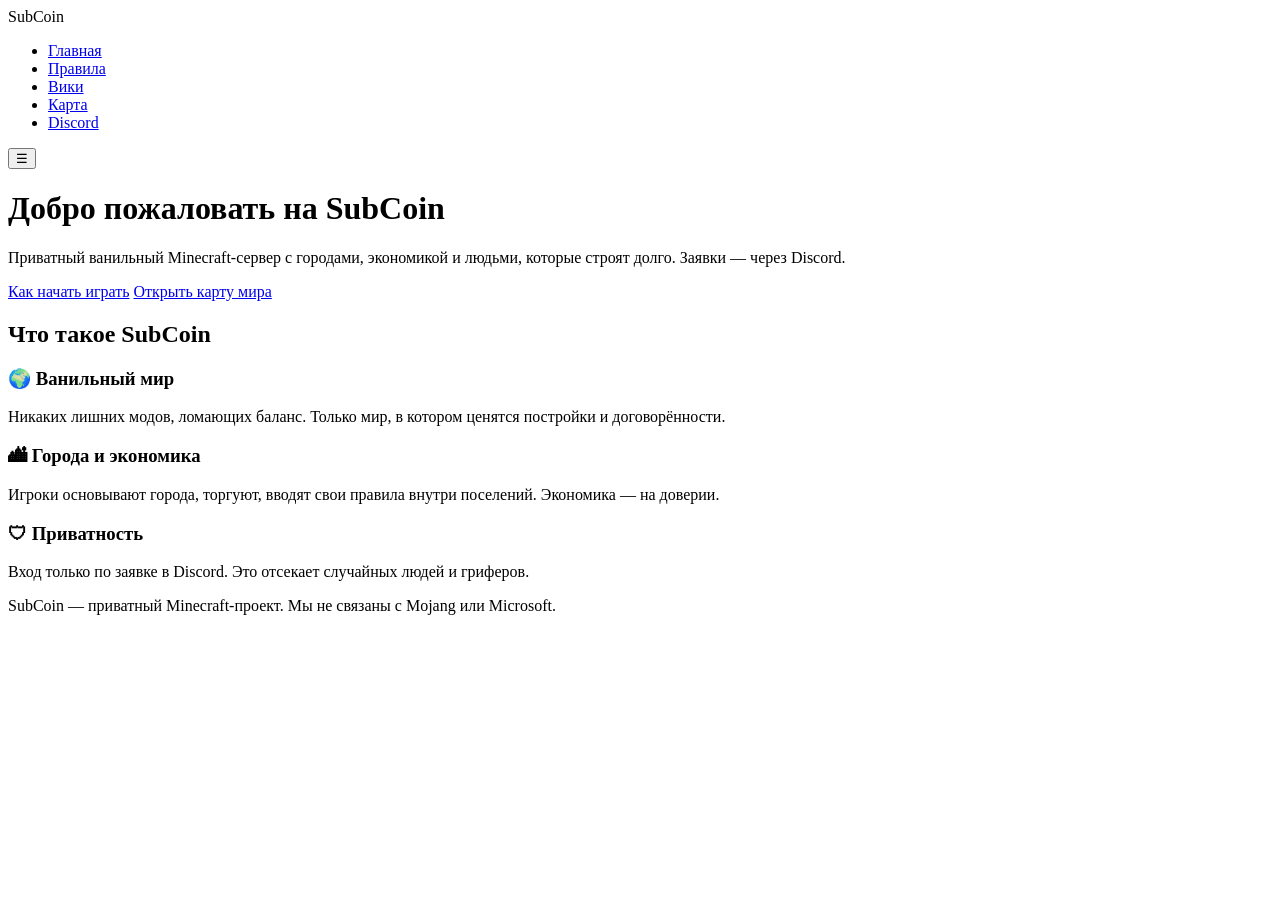
==== index.html @ 3eee01f4 "Create index.html" ====
<!DOCTYPE html>
<html lang="ru">
<head>
<meta charset="UTF-8">
<meta name="viewport" content="width=device-width,initial-scale=1">
<title>SubCoin — приватный ванильный Minecraft-сервер</title>
<meta name="description" content="SubCoin — приватный ванильный сервер Minecraft с городами, экономикой и живым сообществом.">
<link rel="stylesheet" href="style.css">
</head>
<body>
<header>
  <nav class="nav">
    <div class="logo">Sub<span>Coin</span></div>
    <ul>
      <li><a href="index.html">Главная</a></li>
      <li><a href="rules.html">Правила</a></li>
      <li><a href="wiki.html">Вики</a></li>
      <li><a href="map.html">Карта</a></li>
      <li><a href="https://discord.gg/ВАШ_ИНВАЙТ" target="_blank" rel="noopener">Discord</a></li>
    </ul>
    <button class="burger" aria-label="Меню">☰</button>
  </nav>
</header>

<div class="hero">
  <h1>Добро пожаловать на <span>SubCoin</span></h1>
  <p>Приватный ванильный Minecraft-сервер с городами, экономикой и людьми, которые строят долго. Заявки — через Discord.</p>
  <div class="btns">
    <a class="btn btn-primary" href="wiki-start.html">Как начать играть</a>
    <a class="btn btn-ghost" href="map.html">Открыть карту мира</a>
  </div>
</div>

<section>
  <h2>Что такое SubCoin</h2>
  <div class="cards">
    <div class="card">
      <h3>🌍 Ванильный мир</h3>
      <p>Никаких лишних модов, ломающих баланс. Только мир, в котором ценятся постройки и договорённости.</p>
    </div>
    <div class="card">
      <h3>🏙 Города и экономика</h3>
      <p>Игроки основывают города, торгуют, вводят свои правила внутри поселений. Экономика — на доверии.</p>
    </div>
    <div class="card">
      <h3>🛡 Приватность</h3>
      <p>Вход только по заявке в Discord. Это отсекает случайных людей и гриферов.</p>
    </div>
  </div>
</section>

<footer>
  SubCoin — приватный Minecraft-проект. Мы не связаны с Mojang или Microsoft.
</footer>
<script src="script.js"></script>
</body>
</html>
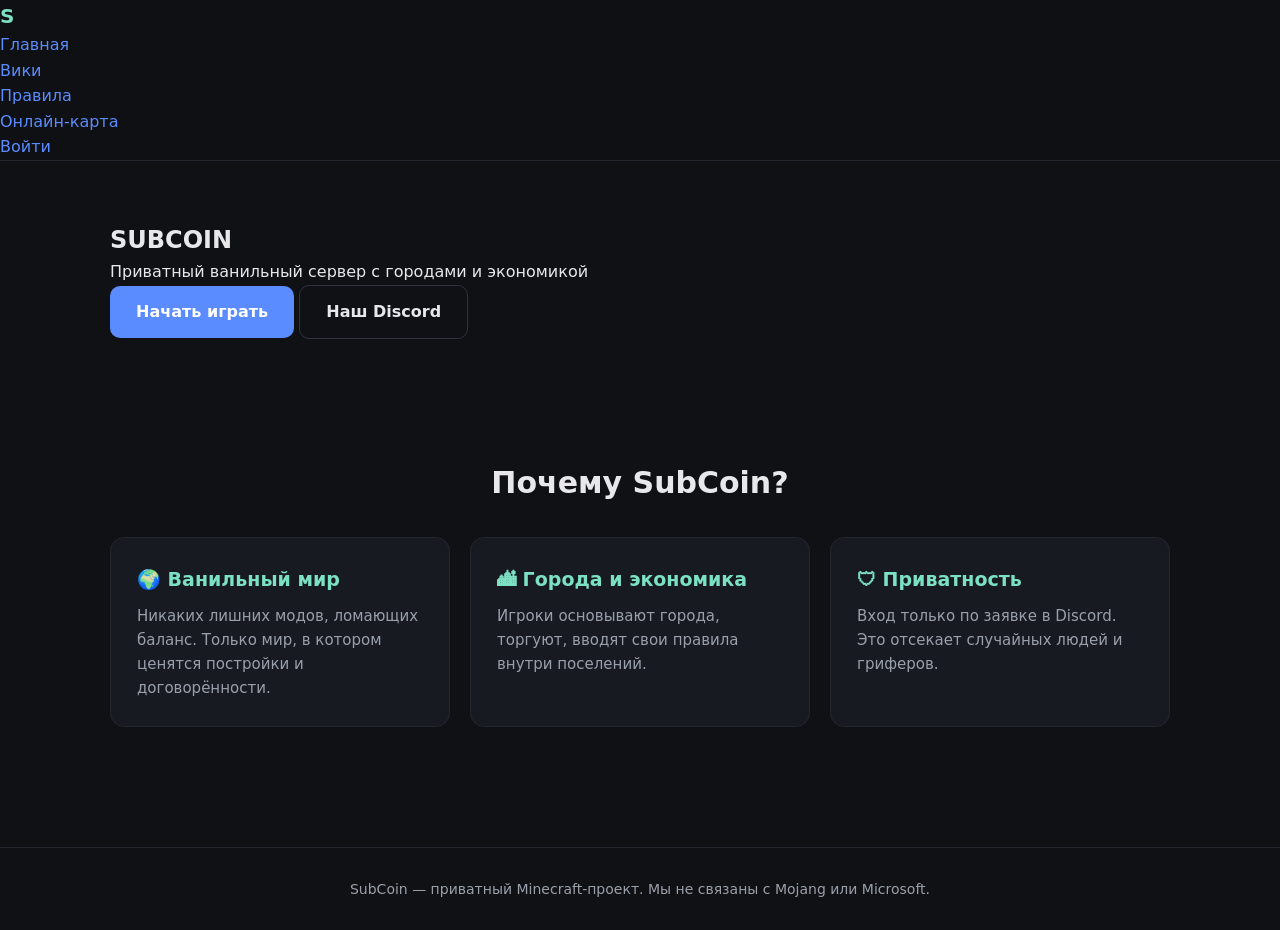
==== commit f3b8762c: "Update index.html" ====
--- a/index.html
+++ b/index.html
@@ -5,34 +5,48 @@
 <meta name="viewport" content="width=device-width,initial-scale=1">
 <title>SubCoin — приватный ванильный Minecraft-сервер</title>
 <meta name="description" content="SubCoin — приватный ванильный сервер Minecraft с городами, экономикой и живым сообществом.">
+<!-- Подключаем красивый шрифт для заголовков -->
+<link rel="preconnect" href="https://fonts.googleapis.com">
+<link rel="preconnect" href="https://fonts.gstatic.com" crossorigin>
+<link href="https://fonts.googleapis.com/css2?family=Oswald:wght@700&display=swap" rel="stylesheet">
 <link rel="stylesheet" href="style.css">
 </head>
 <body>
+
 <header>
-  <nav class="nav">
-    <div class="logo">Sub<span>Coin</span></div>
+  <nav class="nav-pill">
+    <div class="logo">
+      <!-- Иконка-заглушка, можете заменить на свою картинку -->
+      <span class="logo-icon">S</span> 
+    </div>
     <ul>
-      <li><a href="index.html">Главная</a></li>
+      <li><a href="index.html" class="active">Главная</a></li>
+      <li><a href="wiki.html">Вики</a></li>
       <li><a href="rules.html">Правила</a></li>
-      <li><a href="wiki.html">Вики</a></li>
-      <li><a href="map.html">Карта</a></li>
-      <li><a href="https://discord.gg/ВАШ_ИНВАЙТ" target="_blank" rel="noopener">Discord</a></li>
+      <li><a href="map.html">Онлайн-карта</a></li>
     </ul>
+    <div class="nav-right">
+      <a href="https://discord.gg/ВАШ_ИНВАЙТ" target="_blank" rel="noopener" class="btn-discord">Войти</a>
+    </div>
     <button class="burger" aria-label="Меню">☰</button>
   </nav>
 </header>
 
-<div class="hero">
-  <h1>Добро пожаловать на <span>SubCoin</span></h1>
-  <p>Приватный ванильный Minecraft-сервер с городами, экономикой и людьми, которые строят долго. Заявки — через Discord.</p>
-  <div class="btns">
-    <a class="btn btn-primary" href="wiki-start.html">Как начать играть</a>
-    <a class="btn btn-ghost" href="map.html">Открыть карту мира</a>
+<!-- Главный экран с фоном и огромной надписью -->
+<section class="hero-main">
+  <div class="hero-overlay"></div>
+  <div class="hero-content">
+    <h1 class="hero-title">SUBCOIN</h1>
+    <p class="hero-subtitle">Приватный ванильный сервер с городами и экономикой</p>
+    <div class="hero-btns">
+      <a class="btn btn-primary" href="wiki-start.html">Начать играть</a>
+      <a class="btn btn-ghost" href="https://discord.gg/ВАШ_ИНВАЙТ" target="_blank">Наш Discord</a>
+    </div>
   </div>
-</div>
+</section>
 
-<section>
-  <h2>Что такое SubCoin</h2>
+<section class="features-section">
+  <h2>Почему SubCoin?</h2>
   <div class="cards">
     <div class="card">
       <h3>🌍 Ванильный мир</h3>
@@ -40,7 +54,7 @@
     </div>
     <div class="card">
       <h3>🏙 Города и экономика</h3>
-      <p>Игроки основывают города, торгуют, вводят свои правила внутри поселений. Экономика — на доверии.</p>
+      <p>Игроки основывают города, торгуют, вводят свои правила внутри поселений.</p>
     </div>
     <div class="card">
       <h3>🛡 Приватность</h3>
--- a/style.css
+++ b/style.css
@@ -0,0 +1,88 @@
+:root{
+  --bg:#0f1115;
+  --panel:#171a21;
+  --text:#e8e8ea;
+  --muted:#9aa0aa;
+  --accent:#5b8cff;
+  --accent2:#7ce0c3;
+}
+*{box-sizing:border-box;margin:0;padding:0}
+body{
+  font-family:system-ui,-apple-system,"Segoe UI",Roboto,sans-serif;
+  background:var(--bg);color:var(--text);line-height:1.6;
+}
+a{color:var(--accent);text-decoration:none}
+a:hover{text-decoration:underline}
+header{
+  position:sticky;top:0;z-index:10;
+  background:rgba(15,17,21,.9);backdrop-filter:blur(8px);
+  border-bottom:1px solid #23262f;
+}
+.nav{
+  max-width:1100px;margin:0 auto;padding:14px 20px;
+  display:flex;align-items:center;justify-content:space-between;gap:20px;
+}
+.logo{font-weight:800;font-size:20px;letter-spacing:.5px}
+.logo span{color:var(--accent2)}
+.nav ul{display:flex;gap:22px;list-style:none}
+.nav a{color:var(--text);font-size:15px}
+.nav a:hover{color:var(--accent2);text-decoration:none}
+.burger{display:none;background:none;border:0;color:var(--text);font-size:24px;cursor:pointer}
+.hero{
+  max-width:1100px;margin:0 auto;padding:90px 20px 70px;text-align:center;
+}
+.hero h1{font-size:clamp(32px,6vw,56px);line-height:1.15;margin-bottom:18px}
+.hero h1 span{color:var(--accent2)}
+.hero p{color:var(--muted);font-size:18px;max-width:640px;margin:0 auto 32px}
+.btns{display:flex;gap:14px;justify-content:center;flex-wrap:wrap}
+.btn{
+  display:inline-block;padding:13px 26px;border-radius:10px;
+  font-weight:600;font-size:16px;transition:.2s;
+}
+.btn-primary{background:var(--accent);color:#fff}
+.btn-primary:hover{background:#4a7bf0;text-decoration:none}
+.btn-ghost{border:1px solid #2e3340;color:var(--text)}
+.btn-ghost:hover{border-color:var(--accent2);text-decoration:none}
+section{max-width:1100px;margin:0 auto;padding:60px 20px}
+section h2{font-size:30px;margin-bottom:30px;text-align:center}
+.cards{display:grid;grid-template-columns:repeat(auto-fit,minmax(260px,1fr));gap:20px}
+.card{
+  background:var(--panel);border:1px solid #23262f;border-radius:14px;
+  padding:26px;transition:.2s;
+}
+.card:hover{border-color:var(--accent);transform:translateY(-3px)}
+.card h3{font-size:19px;margin-bottom:10px;color:var(--accent2)}
+.card p{color:var(--muted);font-size:15px}
+.content{max-width:820px;margin:0 auto;padding:60px 20px}
+.content h1{font-size:34px;margin-bottom:24px}
+.content h2{font-size:24px;margin:32px 0 12px;color:var(--accent2)}
+.content h3{font-size:19px;margin:22px 0 8px}
+.content p,.content li{color:#cfd3da;margin-bottom:10px}
+.content ul,.content ol{padding-left:24px;margin-bottom:16px}
+.notice{
+  background:#1a2233;border-left:4px solid var(--accent);
+  padding:14px 18px;border-radius:8px;margin:20px 0;color:#cfd3da;
+}
+.map-wrap{max-width:1100px;margin:0 auto;padding:20px}
+.map-frame{
+  width:100%;height:75vh;min-height:480px;border:1px solid #23262f;
+  border-radius:14px;background:#000;
+}
+.map-fallback{
+  display:flex;align-items:center;justify-content:center;flex-direction:column;
+  gap:16px;height:75vh;min-height:480px;background:var(--panel);
+  border:1px dashed #2e3340;border-radius:14px;color:var(--muted);
+}
+footer{
+  border-top:1px solid #23262f;margin-top:60px;
+  padding:30px 20px;text-align:center;color:var(--muted);font-size:14px;
+}
+@media(max-width:760px){
+  .nav ul{
+    display:none;position:absolute;top:100%;left:0;right:0;
+    flex-direction:column;background:#12141a;padding:16px 20px;
+    border-bottom:1px solid #23262f;gap:14px;
+  }
+  .nav ul.open{display:flex}
+  .burger{display:block}
+}
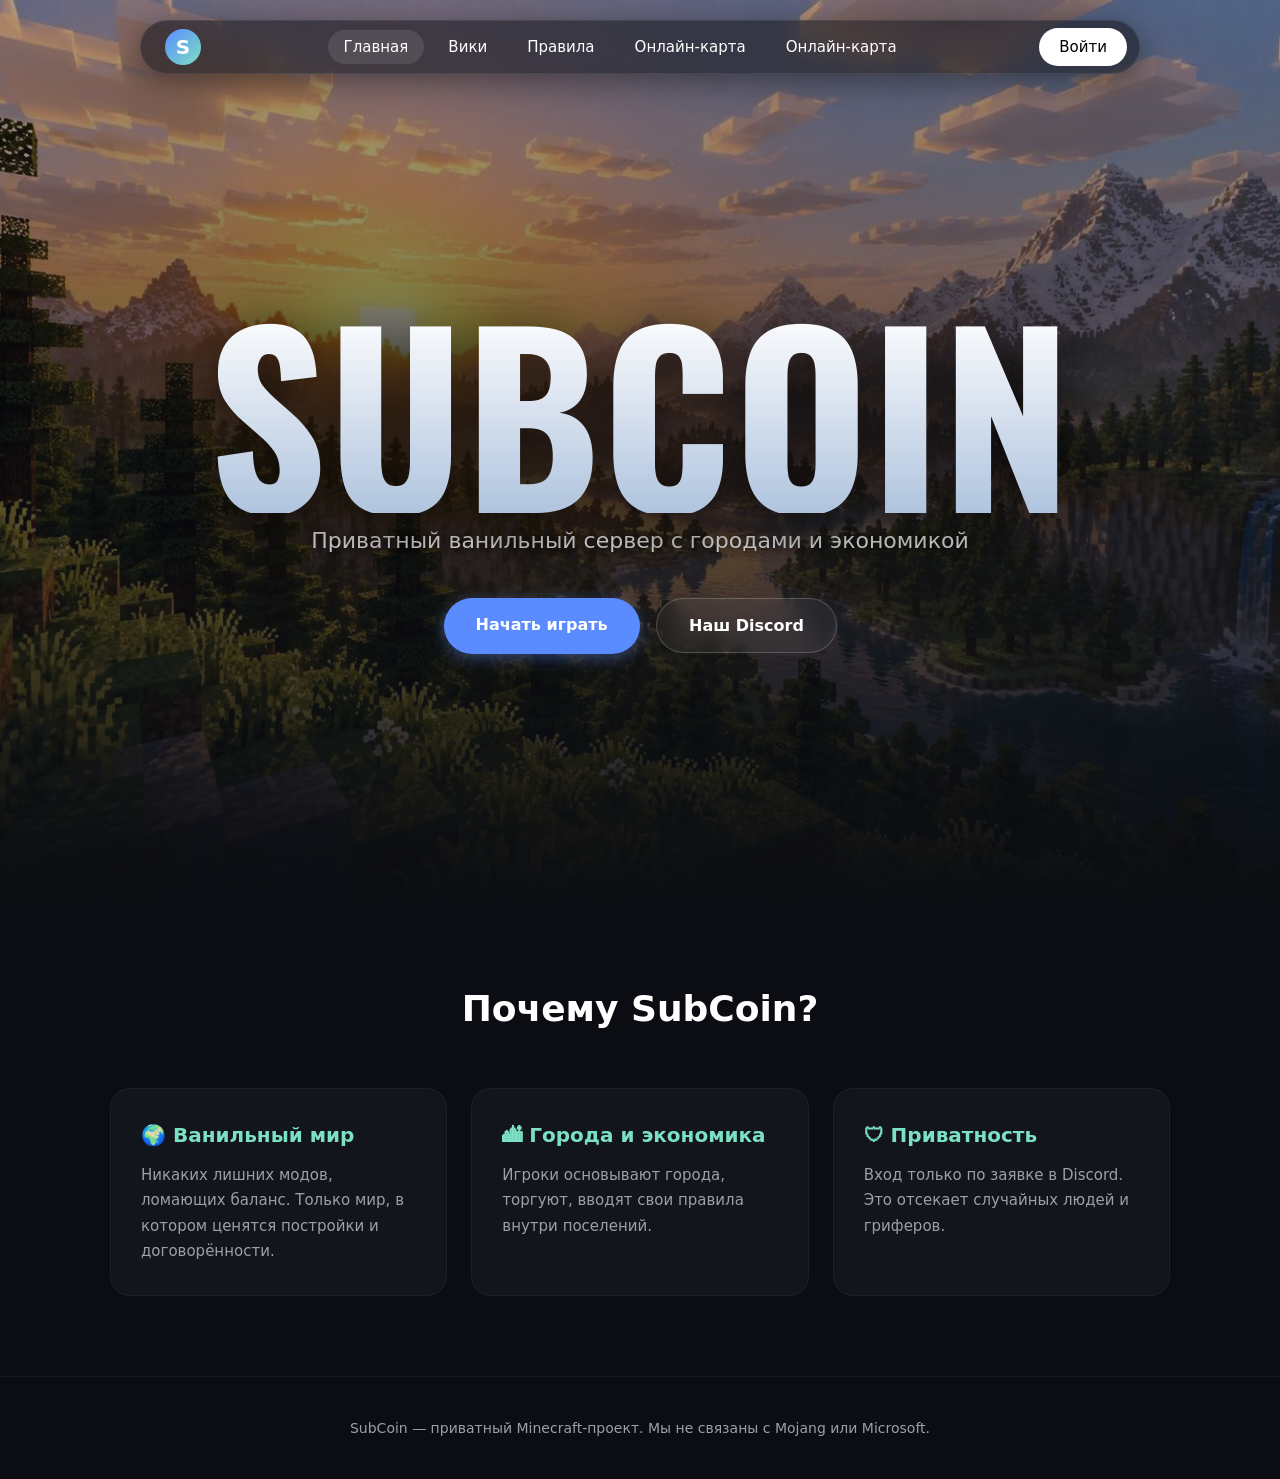
==== commit 6329fffc: "Update index.html" ====
--- a/index.html
+++ b/index.html
@@ -23,6 +23,7 @@
       <li><a href="index.html" class="active">Главная</a></li>
       <li><a href="wiki.html">Вики</a></li>
       <li><a href="rules.html">Правила</a></li>
+      <li><a href="map.html">Онлайн-карта</a></li>
       <li><a href="map.html">Онлайн-карта</a></li>
     </ul>
     <div class="nav-right">
--- a/style.css
+++ b/style.css
@@ -1,88 +1,455 @@
 :root{
-  --bg:#0f1115;
-  --panel:#171a21;
-  --text:#e8e8ea;
+  --bg:#0b0d12;
+  --panel:rgba(25, 28, 36, 0.6); /* Полупрозрачный фон для меню */
+  --text:#ffffff;
   --muted:#9aa0aa;
   --accent:#5b8cff;
   --accent2:#7ce0c3;
 }
+
 *{box-sizing:border-box;margin:0;padding:0}
 body{
   font-family:system-ui,-apple-system,"Segoe UI",Roboto,sans-serif;
   background:var(--bg);color:var(--text);line-height:1.6;
-}
-a{color:var(--accent);text-decoration:none}
-a:hover{text-decoration:underline}
+  overflow-x: hidden;
+}
+a{color:var(--text);text-decoration:none}
+a:hover{text-decoration:none}
+
+/* --- ШАПКА (Меню-капсула) --- */
 header{
-  position:sticky;top:0;z-index:10;
-  background:rgba(15,17,21,.9);backdrop-filter:blur(8px);
-  border-bottom:1px solid #23262f;
-}
-.nav{
-  max-width:1100px;margin:0 auto;padding:14px 20px;
-  display:flex;align-items:center;justify-content:space-between;gap:20px;
-}
-.logo{font-weight:800;font-size:20px;letter-spacing:.5px}
-.logo span{color:var(--accent2)}
-.nav ul{display:flex;gap:22px;list-style:none}
-.nav a{color:var(--text);font-size:15px}
-.nav a:hover{color:var(--accent2);text-decoration:none}
-.burger{display:none;background:none;border:0;color:var(--text);font-size:24px;cursor:pointer}
-.hero{
-  max-width:1100px;margin:0 auto;padding:90px 20px 70px;text-align:center;
-}
-.hero h1{font-size:clamp(32px,6vw,56px);line-height:1.15;margin-bottom:18px}
-.hero h1 span{color:var(--accent2)}
-.hero p{color:var(--muted);font-size:18px;max-width:640px;margin:0 auto 32px}
-.btns{display:flex;gap:14px;justify-content:center;flex-wrap:wrap}
+  position: fixed; /* Меню теперь всегда висит сверху */
+  top: 20px;
+  left: 0;
+  width: 100%;
+  z-index: 100;
+  display: flex;
+  justify-content: center;
+  pointer-events: none; /* Чтобы клики проходили сквозь пустые места */
+}
+.nav-pill{
+  pointer-events: auto;
+  display:flex;align-items:center;justify-content:space-between;
+  background:var(--panel);
+  backdrop-filter: blur(16px);
+  -webkit-backdrop-filter: blur(16px);
+  border: 1px solid rgba(255,255,255,0.08);
+  border-radius: 50px;
+  padding: 8px 12px 8px 24px;
+  width: 90%;
+  max-width: 1000px;
+  box-shadow: 0 8px 32px rgba(0,0,0,0.4);
+}
+.logo-icon {
+  display: inline-block;
+  background: linear-gradient(135deg, #5b8cff, #7ce0c3);
+  color: #fff;
+  font-weight: 900;
+  font-size: 20px;
+  width: 36px; height: 36px;
+  line-height: 36px;
+  text-align: center;
+  border-radius: 50%;
+}
+.nav-pill ul{display:flex;gap:8px;list-style:none;margin: 0 auto;}
+.nav-pill a {
+  font-size:15px; font-weight: 500; padding: 8px 16px; border-radius: 30px; transition: .2s;
+}
+.nav-pill a:hover, .nav-pill a.active {
+  background: rgba(255,255,255,0.1);
+}
+.btn-discord {
+  background: #fff; color: #000 !important; padding: 10px 20px !important; border-radius: 30px !important; font-weight: 600;
+}
+.btn-discord:hover { background: #e0e0e0; }
+.burger{display:none;background:none;border:0;color:var(--text);font-size:24px;cursor:pointer; padding-right: 16px;}
+
+/* --- ГЛАВНЫЙ ЭКРАН (С фоновой картинкой) --- */
+.hero-main {
+  position: relative;
+  width: 100%;
+  height: 100vh; /* Занимает весь экран */
+  min-height: 700px;
+  display: flex;
+  align-items: center;
+  justify-content: center;
+  /* СЮДА ВСТАВЬТЕ ССЫЛКУ НА ВАШУ КАРТИНКУ (см. инструкцию ниже) */
+  background-image: url('bg.jpg'); 
+  background-size: cover;
+  background-position: center;
+  background-attachment: fixed; /* Эффект легкого параллакса */
+}
+
+/* Затемнение фона, чтобы текст читался */
+.hero-overlay {
+  position: absolute;
+  top:0; left:0; right:0; bottom:0;
+  background: linear-gradient(to bottom, rgba(11,13,18,0.3) 0%, rgba(11,13,18,0.8) 80%, rgba(11,13,18,1) 100%);
+}
+
+.hero-content {
+  position: relative;
+  z-index: 10;
+  text-align: center;
+  margin-top: 60px; /* Сдвиг вниз, чтобы не перекрывать меню */
+}
+
+/* Огромная надпись в стиле Moonvale */
+.hero-title {
+  font-family: 'Oswald', sans-serif;
+  font-size: clamp(80px, 18vw, 250px); /* Адаптивный размер: от 80px до 250px */
+  line-height: 0.9;
+  letter-spacing: 2px;
+  text-transform: uppercase;
+  /* Градиент для текста (Серебристый/голубой) */
+  background: linear-gradient(180deg, #ffffff 0%, #b0c4de 100%);
+  -webkit-background-clip: text;
+  -webkit-text-fill-color: transparent;
+  filter: drop-shadow(0px 10px 30px rgba(0,0,0,0.8));
+  margin-bottom: 10px;
+}
+
+.hero-subtitle {
+  font-size: clamp(16px, 2vw, 22px);
+  color: #d0d0d0;
+  margin-bottom: 40px;
+  text-shadow: 0 2px 10px rgba(0,0,0,0.8);
+  font-weight: 500;
+}
+
+.hero-btns {
+  display: flex;
+  gap: 16px;
+  justify-content: center;
+  flex-wrap: wrap;
+}
+
 .btn{
-  display:inline-block;padding:13px 26px;border-radius:10px;
+  display:inline-block;padding:14px 32px;border-radius:50px;
   font-weight:600;font-size:16px;transition:.2s;
 }
-.btn-primary{background:var(--accent);color:#fff}
-.btn-primary:hover{background:#4a7bf0;text-decoration:none}
-.btn-ghost{border:1px solid #2e3340;color:var(--text)}
-.btn-ghost:hover{border-color:var(--accent2);text-decoration:none}
-section{max-width:1100px;margin:0 auto;padding:60px 20px}
-section h2{font-size:30px;margin-bottom:30px;text-align:center}
-.cards{display:grid;grid-template-columns:repeat(auto-fit,minmax(260px,1fr));gap:20px}
+.btn-primary{background:var(--accent);color:#fff; box-shadow: 0 4px 15px rgba(91,140,255,0.4);}
+.btn-primary:hover{background:#4a7bf0; transform: translateY(-2px);}
+.btn-ghost{background: rgba(255,255,255,0.05); border:1px solid rgba(255,255,255,0.2); color:var(--text); backdrop-filter: blur(10px);}
+.btn-ghost:hover{background: rgba(255,255,255,0.1); transform: translateY(-2px);}
+
+/* --- СЕКЦИЯ НИЖЕ --- */
+.features-section {
+  max-width:1100px; margin: 0 auto; padding: 80px 20px;
+}
+.features-section h2 { font-size: 36px; text-align: center; margin-bottom: 50px; font-weight: 700;}
+.cards{display:grid;grid-template-columns:repeat(auto-fit,minmax(260px,1fr));gap:24px}
 .card{
-  background:var(--panel);border:1px solid #23262f;border-radius:14px;
-  padding:26px;transition:.2s;
-}
-.card:hover{border-color:var(--accent);transform:translateY(-3px)}
-.card h3{font-size:19px;margin-bottom:10px;color:var(--accent2)}
-.card p{color:var(--muted);font-size:15px}
-.content{max-width:820px;margin:0 auto;padding:60px 20px}
-.content h1{font-size:34px;margin-bottom:24px}
-.content h2{font-size:24px;margin:32px 0 12px;color:var(--accent2)}
-.content h3{font-size:19px;margin:22px 0 8px}
-.content p,.content li{color:#cfd3da;margin-bottom:10px}
-.content ul,.content ol{padding-left:24px;margin-bottom:16px}
-.notice{
-  background:#1a2233;border-left:4px solid var(--accent);
-  padding:14px 18px;border-radius:8px;margin:20px 0;color:#cfd3da;
-}
-.map-wrap{max-width:1100px;margin:0 auto;padding:20px}
-.map-frame{
-  width:100%;height:75vh;min-height:480px;border:1px solid #23262f;
-  border-radius:14px;background:#000;
-}
-.map-fallback{
-  display:flex;align-items:center;justify-content:center;flex-direction:column;
-  gap:16px;height:75vh;min-height:480px;background:var(--panel);
-  border:1px dashed #2e3340;border-radius:14px;color:var(--muted);
-}
+  background:var(--panel); border:1px solid rgba(255,255,255,0.05); border-radius:20px;
+  padding:30px; transition:.3s; backdrop-filter: blur(10px);
+}
+.card:hover{border-color:var(--accent); transform:translateY(-5px); box-shadow: 0 10px 30px rgba(0,0,0,0.5);}
+.card h3{font-size:20px;margin-bottom:12px;color:var(--accent2)}
+.card p{color:var(--muted);font-size:15px; line-height: 1.7;}
+
 footer{
-  border-top:1px solid #23262f;margin-top:60px;
-  padding:30px 20px;text-align:center;color:var(--muted);font-size:14px;
-}
-@media(max-width:760px){
-  .nav ul{
-    display:none;position:absolute;top:100%;left:0;right:0;
-    flex-direction:column;background:#12141a;padding:16px 20px;
-    border-bottom:1px solid #23262f;gap:14px;
+  border-top:1px solid rgba(255,255,255,0.05); text-align:center; padding:40px 20px; color:var(--muted); font-size:14px;
+}
+
+/* --- МОБИЛЬНАЯ ВЕРСИЯ --- */
+@media(max-width:850px){
+  .nav-pill { padding: 12px 20px; justify-content: space-between; }
+  .nav-pill ul{
+    display:none; position:absolute; top: 70px; left: 0; right: 0;
+    flex-direction:column; background:rgba(15,17,21,0.95); padding:20px;
+    border-radius: 20px; border:1px solid rgba(255,255,255,0.1); gap:10px;
+    backdrop-filter: blur(20px); text-align: center;
   }
-  .nav ul.open{display:flex}
+  .nav-pill ul.open{display:flex}
   .burger{display:block}
-}
+  .nav-right { display: none; } /* Прячем кнопку Войти на мобилке (можно оставить, если нужно) */
+  .hero-title { line-height: 1.1; }
+}
+/* --- СТИЛИ ДЛЯ ВНУТРЕННИХ СТРАНИЦ (Вики, Правила, Карта) --- */
+.page-content {
+  max-width: 850px;
+  margin: 0 auto;
+  padding: 140px 20px 80px; /* Большой отступ сверху, чтобы меню не перекрывало заголовок */
+}
+
+.page-title {
+  font-family: 'Oswald', sans-serif;
+  font-size: clamp(32px, 5vw, 48px);
+  margin-bottom: 20px;
+  color: #fff;
+  text-transform: uppercase;
+  letter-spacing: 1px;
+}
+
+.page-content h2 {
+  font-size: 26px;
+  margin: 40px 0 15px;
+  color: var(--accent2);
+  font-weight: 600;
+}
+
+.page-content p, .page-content li {
+  color: #cfd3da;
+  font-size: 17px;
+  margin-bottom: 12px;
+  line-height: 1.7;
+}
+
+.page-content ul, .page-content ol {
+  padding-left: 25px;
+  margin-bottom: 25px;
+}
+
+.page-content code {
+  background: rgba(255,255,255,0.1);
+  padding: 3px 8px;
+  border-radius: 6px;
+  font-family: monospace;
+  color: var(--accent2);
+}
+
+.notice {
+  background: rgba(91, 140, 255, 0.1);
+  border-left: 4px solid var(--accent);
+  padding: 20px;
+  border-radius: 8px;
+  margin: 30px 0;
+  color: #e0e0e0;
+}
+
+.map-frame {
+  width: 100%;
+  height: 70vh;
+  min-height: 500px;
+  border: 1px solid rgba(255,255,255,0.1);
+  border-radius: 20px;
+  background: #000;
+  box-shadow: 0 10px 30px rgba(0,0,0,0.5);
+}
+
+.map-fallback {
+  display: flex;
+  flex-direction: column;
+  align-items: center;
+  justify-content: center;
+  height: 400px;
+  background: var(--panel);
+  border: 2px dashed rgba(255,255,255,0.1);
+  border-radius: 20px;
+  color: var(--muted);
+  text-align: center;
+  padding: 20px;
+}
+/* --- СТИЛИ ДЛЯ СТРАНИЦЫ ДОНАТА --- */
+
+/* Баннер сверху */
+.donate-hero {
+  background: radial-gradient(circle at center, #17243d 0%, #0b0d12 100%);
+  padding: 160px 20px 60px;
+  text-align: center;
+  position: relative;
+  overflow: hidden;
+  border-bottom: 1px solid rgba(255,255,255,0.05);
+}
+/* Красивые линии на фоне (как на moonvale) */
+.donate-hero::before {
+  content: '';
+  position: absolute;
+  top: -50%; left: -50%; width: 200%; height: 200%;
+  background-image: repeating-radial-gradient(
+    circle at center,
+    transparent 0,
+    transparent 40px,
+    rgba(91, 140, 255, 0.05) 41px,
+    transparent 42px
+  );
+  opacity: 0.5;
+  pointer-events: none;
+}
+
+.promo-badge {
+  display: inline-block;
+  background: #fff;
+  color: #000;
+  padding: 10px 24px;
+  border-radius: 30px;
+  font-weight: 700;
+  font-size: 15px;
+  box-shadow: 0 4px 15px rgba(255,255,255,0.2);
+  position: relative;
+}
+/* Маленькая желтая плашка со скидкой */
+.promo-badge::after {
+  content: '-10%';
+  position: absolute;
+  bottom: -8px; right: -10px;
+  background: #ffcc00;
+  color: #000;
+  font-size: 12px;
+  padding: 2px 8px;
+  border-radius: 10px;
+  font-weight: 800;
+  transform: rotate(-10deg);
+}
+
+/* Меню категорий (табы) */
+.donate-tabs-container {
+  display: flex;
+  justify-content: center;
+  margin-top: -30px; /* Наложение на баннер */
+  position: relative;
+  z-index: 10;
+}
+.donate-tabs {
+  display: flex;
+  background: rgba(25, 28, 36, 0.8);
+  backdrop-filter: blur(16px);
+  border: 1px solid rgba(255,255,255,0.1);
+  border-radius: 50px;
+  padding: 8px;
+  gap: 5px;
+  box-shadow: 0 10px 30px rgba(0,0,0,0.5);
+}
+.tab-btn {
+  background: transparent;
+  border: none;
+  color: var(--muted);
+  padding: 10px 20px;
+  border-radius: 40px;
+  font-size: 15px;
+  font-weight: 500;
+  cursor: pointer;
+  transition: 0.2s;
+}
+.tab-btn:hover { color: #fff; }
+.tab-btn.active {
+  background: rgba(255,255,255,0.1);
+  color: #fff;
+}
+
+/* Сетка товаров */
+.donate-store {
+  max-width: 1100px;
+  margin: 0 auto;
+  padding: 60px 20px;
+}
+.store-grid {
+  display: grid;
+  grid-template-columns: repeat(auto-fit, minmax(300px, 1fr));
+  gap: 24px;
+}
+
+/* Карточка товара */
+.store-card {
+  background: #151820;
+  border: 1px solid rgba(255,255,255,0.05);
+  border-radius: 20px;
+  padding: 24px;
+  display: flex;
+  flex-direction: column;
+  justify-content: space-between;
+  transition: 0.3s;
+}
+.store-card:hover {
+  border-color: rgba(91, 140, 255, 0.5);
+  transform: translateY(-5px);
+  box-shadow: 0 15px 30px rgba(0,0,0,0.6);
+}
+.store-card-top h3 {
+  font-size: 18px;
+  font-weight: 700;
+  margin-bottom: 5px;
+  text-transform: uppercase;
+  letter-spacing: 0.5px;
+}
+.store-card-top p {
+  color: var(--muted);
+  font-size: 14px;
+  margin-bottom: 20px;
+}
+.store-img-placeholder {
+  font-size: 60px;
+  text-align: right;
+  margin-top: -40px; /* Поднимаем картинку вправо */
+  opacity: 0.8;
+}
+.store-card-bottom {
+  display: flex;
+  justify-content: space-between;
+  align-items: center;
+  margin-top: 20px;
+  padding-top: 20px;
+  border-top: 1px solid rgba(255,255,255,0.05);
+}
+.store-price {
+  font-size: 22px;
+  font-weight: 800;
+  font-family: 'Oswald', sans-serif;
+}
+.store-actions {
+  display: flex;
+  align-items: center;
+  gap: 8px;
+}
+.icon-btn {
+  background: rgba(255,255,255,0.05);
+  border: 1px solid rgba(255,255,255,0.1);
+  color: #fff;
+  width: 36px; height: 36px;
+  border-radius: 50%;
+  cursor: pointer;
+  display: flex;
+  align-items: center;
+  justify-content: center;
+  transition: 0.2s;
+  font-size: 14px;
+}
+.icon-btn:hover { background: rgba(255,255,255,0.15); }
+.buy-btn {
+  background: rgba(255,255,255,0.1);
+  color: #fff;
+  padding: 8px 16px;
+  border-radius: 20px;
+  font-size: 14px;
+  font-weight: 600;
+  transition: 0.2s;
+}
+.buy-btn:hover {
+  background: var(--accent);
+  text-decoration: none;
+}
+
+/* Блок помощи (Boosty) */
+.donate-help {
+  max-width: 1100px;
+  margin: 0 auto 80px;
+  padding: 0 20px;
+}
+.help-content {
+  background: linear-gradient(90deg, #1c2230 0%, #151820 100%);
+  border: 1px solid rgba(255,255,255,0.08);
+  border-radius: 20px;
+  padding: 30px;
+  display: flex;
+  align-items: center;
+  justify-content: space-between;
+  gap: 30px;
+  flex-wrap: wrap;
+}
+.help-content h3 {
+  font-size: 20px;
+  margin-bottom: 8px;
+}
+.help-content p {
+  color: var(--muted);
+  font-size: 15px;
+  max-width: 700px;
+}
+
+/* --- Мобильная версия для доната --- */
+@media (max-width: 768px) {
+  .donate-tabs { flex-wrap: wrap; justify-content: center; border-radius: 20px; }
+  .tab-btn { padding: 8px 14px; font-size: 14px; }
+  .store-img-placeholder { font-size: 40px; margin-top: -10px; }
+  .help-content { flex-direction: column; text-align: center; }
+}
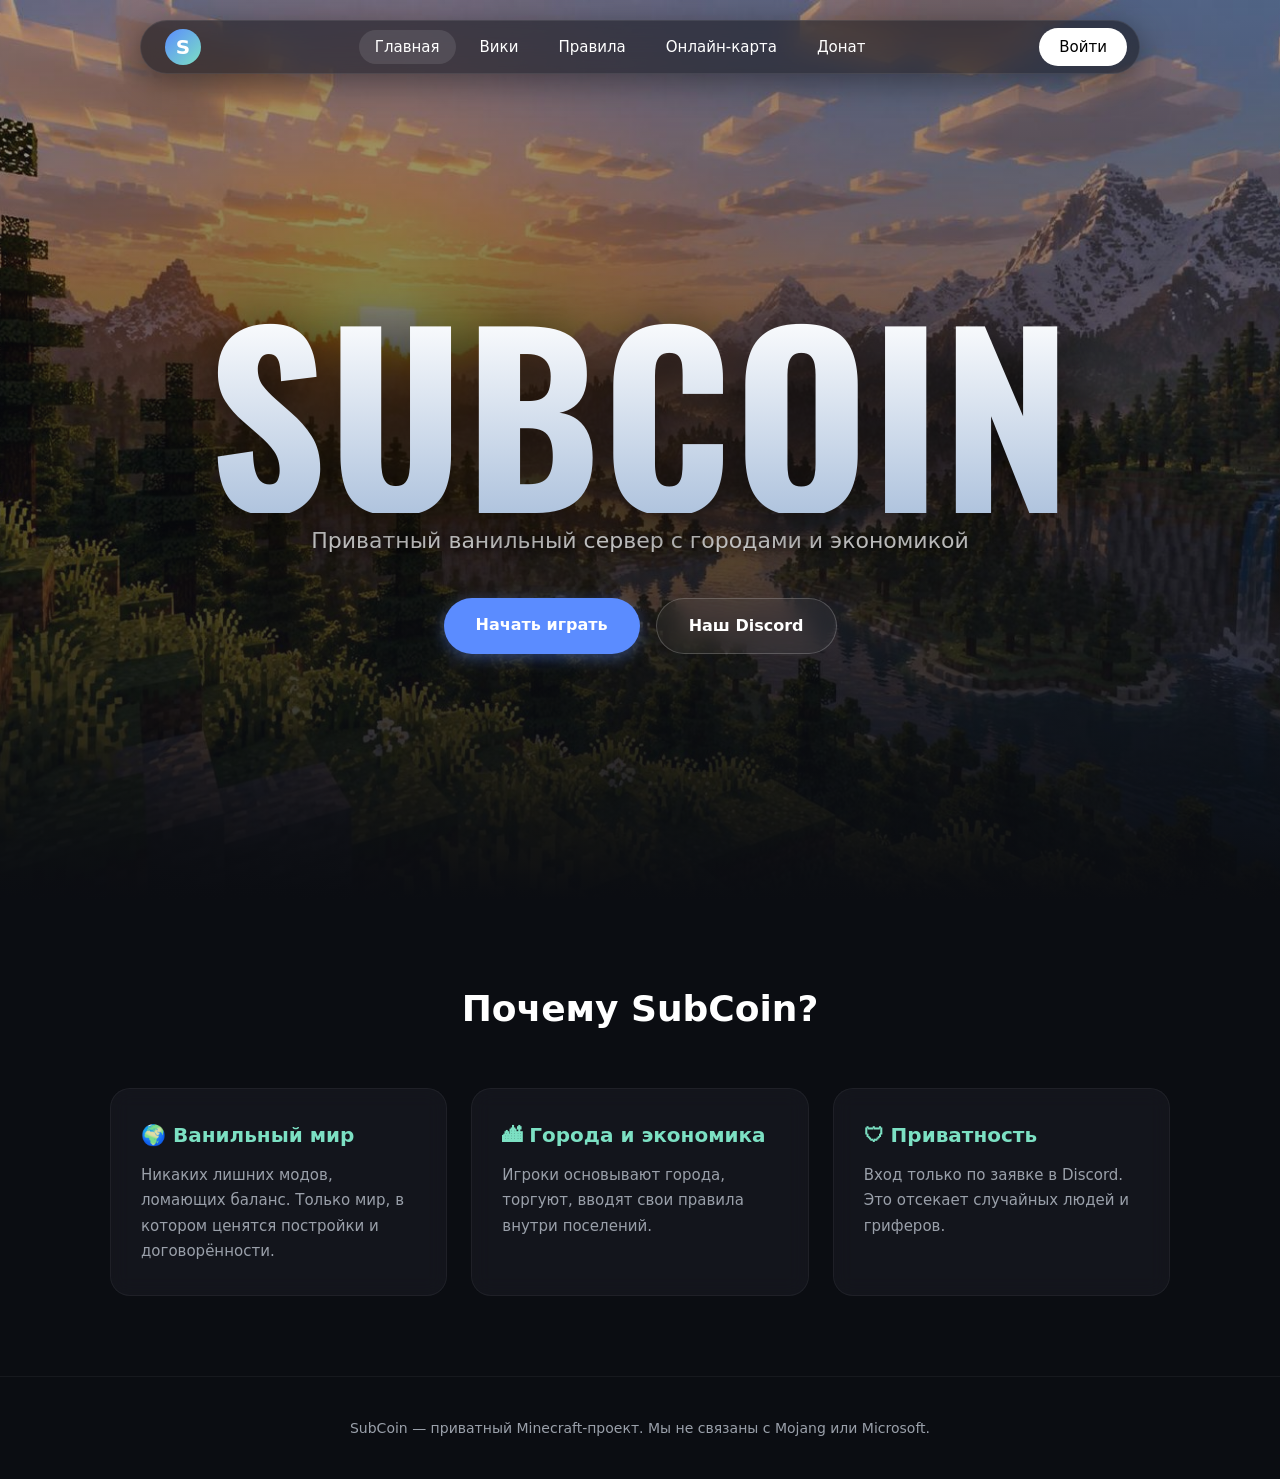
==== commit 65e53883: "Update index.html" ====
--- a/index.html
+++ b/index.html
@@ -24,7 +24,7 @@
       <li><a href="wiki.html">Вики</a></li>
       <li><a href="rules.html">Правила</a></li>
       <li><a href="map.html">Онлайн-карта</a></li>
-      <li><a href="map.html">Онлайн-карта</a></li>
+      <li><a href="donate.html">Донат</a></li>
     </ul>
     <div class="nav-right">
       <a href="https://discord.gg/ВАШ_ИНВАЙТ" target="_blank" rel="noopener" class="btn-discord">Войти</a>
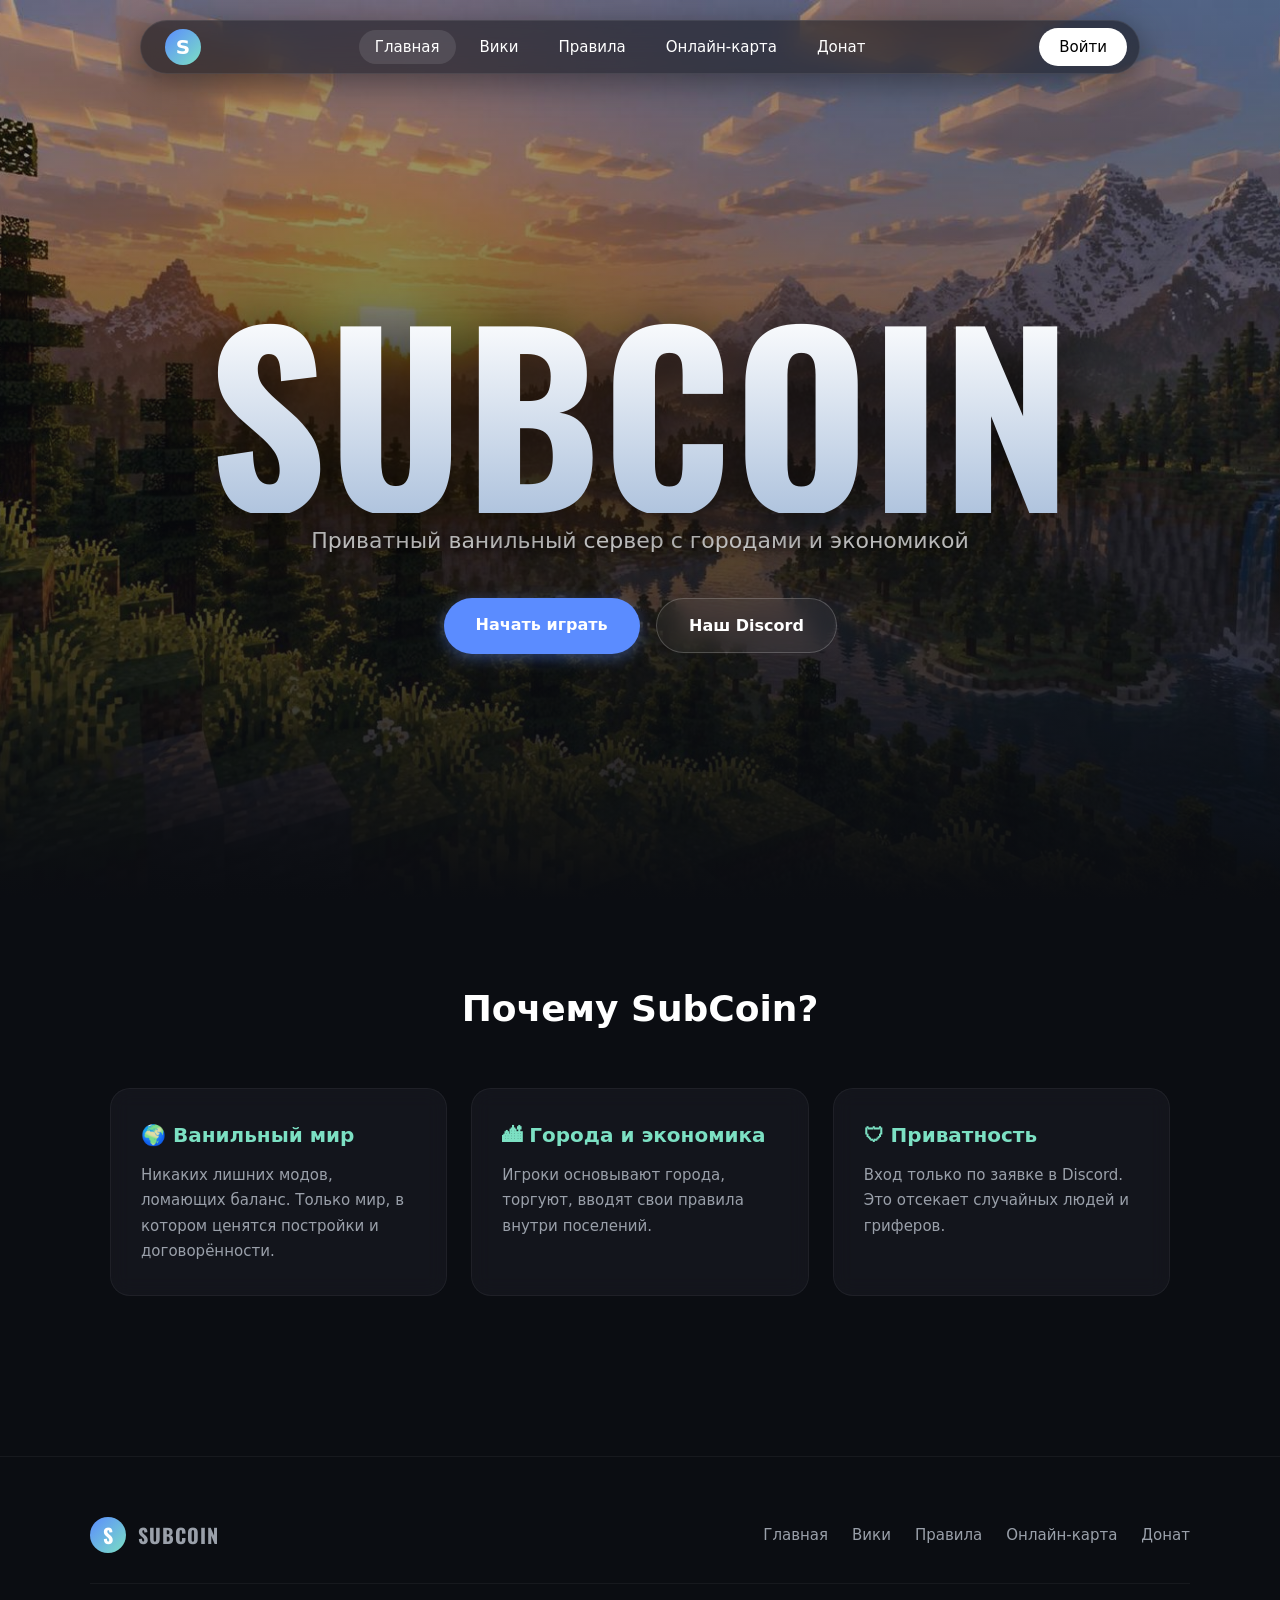
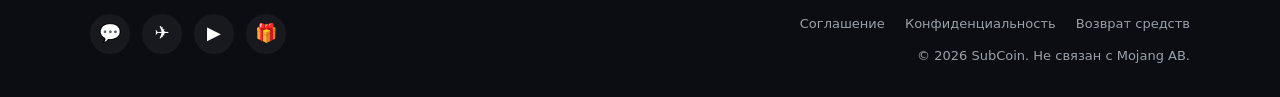
==== commit e6828825: "Update index.html" ====
--- a/index.html
+++ b/index.html
@@ -64,9 +64,35 @@
   </div>
 </section>
 
-<footer>
-  SubCoin — приватный Minecraft-проект. Мы не связаны с Mojang или Microsoft.
+<footer class="main-footer">
+  <div class="footer-top">
+    <div class="footer-logo">
+      <span class="logo-icon">S</span> SUBCOIN
+    </div>
+    <div class="footer-links">
+      <a href="index.html">Главная</a>
+      <a href="wiki.html">Вики</a>
+      <a href="rules.html">Правила</a>
+      <a href="map.html">Онлайн-карта</a>
+      <a href="donate.html">Донат</a>
+    </div>
+  </div>
+  
+  <div class="footer-bottom">
+    <div class="footer-socials">
+      <a href="https://discord.gg/ВАШ_ИНВАЙТ" target="_blank" title="Discord">💬</a>
+      <a href="#" target="_blank" title="Telegram">✈️</a>
+      <a href="#" target="_blank" title="YouTube">▶️</a>
+      <a href="#" target="_blank" title="Boosty">🎁</a>
+    </div>
+    
+    <div class="footer-legal">
+      <a href="#">Соглашение</a>
+      <a href="#">Конфиденциальность</a>
+      <a href="#">Возврат средств</a>
+      <p>© 2026 SubCoin. Не связан с Mojang AB.</p>
+    </div>
+  </div>
 </footer>
-<script src="script.js"></script>
 </body>
 </html>
--- a/style.css
+++ b/style.css
@@ -453,3 +453,214 @@
   .store-img-placeholder { font-size: 40px; margin-top: -10px; }
   .help-content { flex-direction: column; text-align: center; }
 }
+/* --- БЛОК ВОПРОСОВ И ОТВЕТОВ (FAQ) --- */
+.faq-section {
+  max-width: 850px;
+  margin: 60px auto;
+  padding: 0 20px;
+}
+
+.faq-title {
+  font-family: 'Oswald', sans-serif;
+  font-size: 36px;
+  text-align: center;
+  margin-bottom: 40px;
+  letter-spacing: 1px;
+}
+
+.faq-container {
+  display: flex;
+  flex-direction: column;
+  gap: 12px;
+}
+
+/* Сама плашка вопроса */
+.faq-item {
+  background: #151820;
+  border: 1px solid rgba(255,255,255,0.05);
+  border-radius: 16px;
+  overflow: hidden;
+  transition: 0.3s;
+}
+
+.faq-item:hover {
+  border-color: rgba(91, 140, 255, 0.3);
+}
+
+/* Кнопка с вопросом */
+.faq-question {
+  padding: 20px 24px;
+  font-size: 17px;
+  font-weight: 500;
+  cursor: pointer;
+  position: relative;
+  list-style: none; /* Убираем стандартный треугольник браузера */
+  display: flex;
+  justify-content: space-between;
+  align-items: center;
+}
+
+/* Убираем стандартный маркер в Safari */
+.faq-question::-webkit-details-marker {
+  display: none;
+}
+
+/* Рисуем свою стрелочку (галочку) */
+.faq-question::after {
+  content: '⌄';
+  font-size: 24px;
+  color: var(--muted);
+  transition: 0.3s;
+  line-height: 1;
+}
+
+/* Поворот стрелочки при открытии */
+.faq-item[open] .faq-question::after {
+  transform: rotate(180deg);
+  color: var(--accent);
+}
+
+/* Плавное появление ответа */
+.faq-answer {
+  padding: 0 24px 20px;
+  color: var(--muted);
+  font-size: 15px;
+  line-height: 1.6;
+  animation: fadeIn 0.3s ease-in-out;
+}
+
+@keyframes fadeIn {
+  from { opacity: 0; transform: translateY(-5px); }
+  to { opacity: 1; transform: translateY(0); }
+}
+
+/* --- НОВЫЙ КРАСИВЫЙ ФУТЕР --- */
+.main-footer {
+  background: #0b0d12;
+  border-top: 1px solid rgba(255,255,255,0.05);
+  padding: 60px 20px 30px;
+  margin-top: 80px;
+}
+
+.footer-top {
+  max-width: 1100px;
+  margin: 0 auto;
+  display: flex;
+  justify-content: space-between;
+  align-items: center;
+  padding-bottom: 30px;
+  border-bottom: 1px solid rgba(255,255,255,0.05);
+  flex-wrap: wrap;
+  gap: 20px;
+}
+
+.footer-logo {
+  display: flex;
+  align-items: center;
+  gap: 12px;
+  font-family: 'Oswald', sans-serif;
+  font-size: 20px;
+  font-weight: 700;
+  letter-spacing: 1px;
+}
+
+.footer-links {
+  display: flex;
+  gap: 24px;
+  flex-wrap: wrap;
+}
+
+.footer-links a {
+  color: var(--muted);
+  font-size: 15px;
+  transition: 0.2s;
+}
+
+.footer-links a:hover {
+  color: #fff;
+}
+
+.footer-bottom {
+  max-width: 1100px;
+  margin: 30px auto 0;
+  display: flex;
+  justify-content: space-between;
+  align-items: flex-start;
+  flex-wrap: wrap;
+  gap: 30px;
+}
+
+.footer-socials {
+  display: flex;
+  gap: 12px;
+}
+
+.footer-socials a {
+  display: flex;
+  align-items: center;
+  justify-content: center;
+  width: 40px;
+  height: 40px;
+  background: rgba(255,255,255,0.05);
+  border-radius: 50%;
+  font-size: 18px;
+  transition: 0.2s;
+}
+
+.footer-socials a:hover {
+  background: var(--accent);
+  transform: translateY(-2px);
+}
+
+.footer-legal {
+  text-align: right;
+  color: var(--muted);
+  font-size: 13px;
+}
+
+.footer-legal a {
+  color: var(--muted);
+  margin-left: 16px;
+  transition: 0.2s;
+}
+
+.footer-legal a:hover {
+  color: #fff;
+}
+
+.footer-legal p {
+  margin-top: 12px;
+}
+
+/* Мобильная версия футера и FAQ */
+@media (max-width: 768px) {
+  .footer-top { flex-direction: column; text-align: center; justify-content: center; }
+  .footer-links { justify-content: center; }
+  .footer-bottom { flex-direction: column; align-items: center; text-align: center; }
+  .footer-legal { text-align: center; }
+  .footer-legal a { margin: 0 8px; display: inline-block; margin-bottom: 8px; }
+}
+/* Баннер сверху */
+.rule-hero {
+  background: radial-gradient(circle at center, #17243d 0%, #0b0d12 100%);
+  padding: 160px 20px 60px;
+  text-align: center;
+  position: relative;
+  overflow: hidden;
+  border-bottom: 1px solid rgba(255,255,255,0.05);
+}
+/* Красивые линии на фоне (как на moonvale) */
+.rule-hero::before {
+  content: '';
+  position: absolute;
+  top: -50%; left: -50%; width: 200%; height: 200%;
+  background-image: repeating-radial-gradient(
+    circle at center,
+    transparent 0,
+    transparent 40px,
+    rgba(91, 140, 255, 0.05) 41px,
+    transparent 42px
+  );
+  opacity: 0.5;
+  pointer-events: none;
+}
